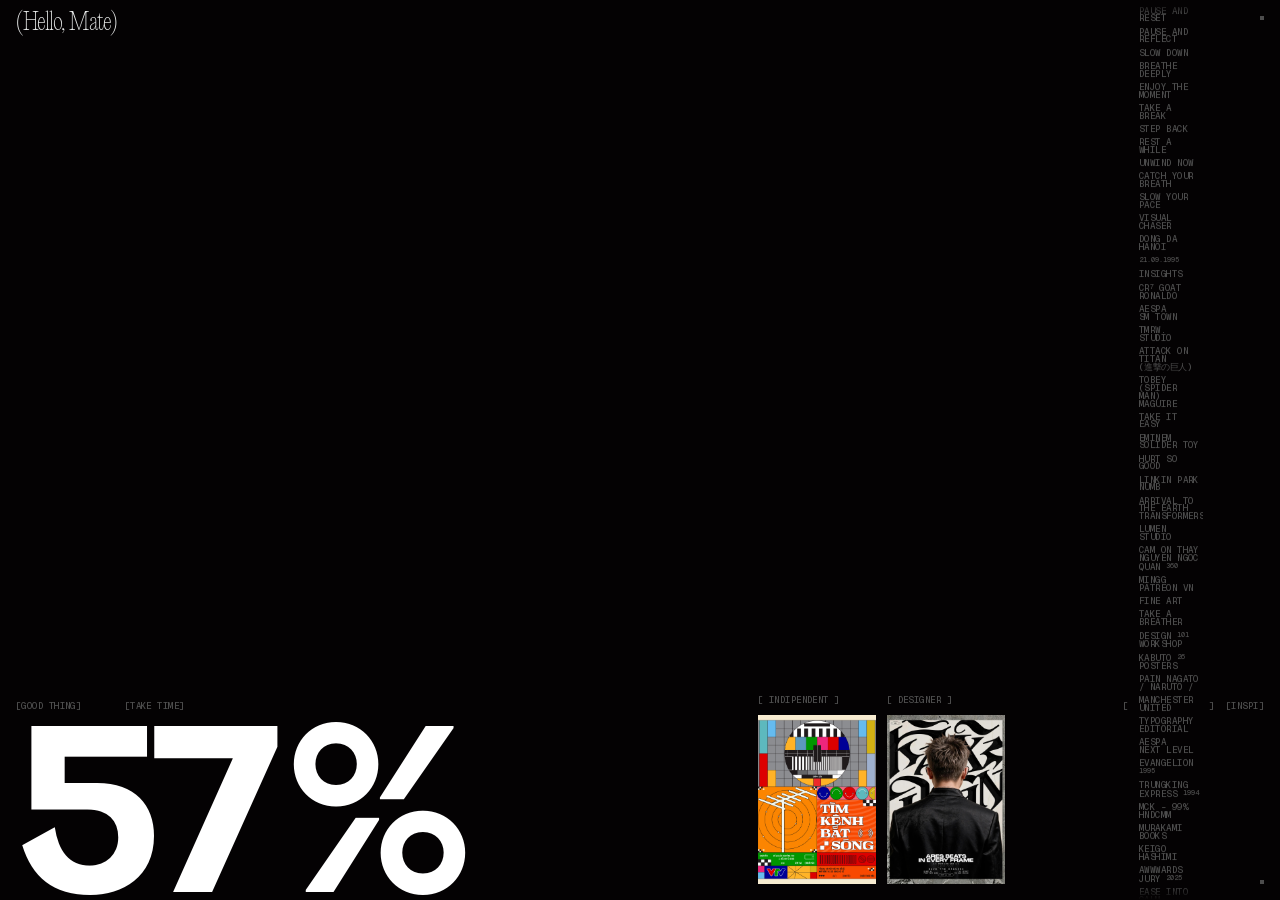
==== index.html @ 3efaf746 "kaixa Portfolio — (Hello, Mate), bản xem thử công khai Trang tĩnh một trang, không framework, không " ====
<!DOCTYPE html>
<html lang="vi">
<head>
  <meta charset="utf-8">
  <meta name="viewport" content="width=device-width, initial-scale=1, viewport-fit=cover">
  <title>(Hello, Mate) — kaixa</title>
  <meta name="description" content="Trang liên hệ có trình phát nhạc: nhập file từ máy, spectrum chạy theo nhạc, hai đĩa xoay.">
  <meta name="theme-color" content="#040203">
  <link rel="icon" href="assets/img/logo-kaixa.svg" type="image/svg+xml">

  <!-- Font nạp trước cho khỏi nháy chữ -->
  <link rel="preload" as="font" type="font/woff2" href="assets/fonts/GeistMono-500-latin.woff2" crossorigin>
  <link rel="preload" as="font" type="font/woff2" href="assets/fonts/PPEditorialNew-Thin.woff2" crossorigin>

  <style>
    /* Chỉ đủ để trang không nháy trắng trước khi module dựng xong.
       Toàn bộ phần nhìn nằm trong assets/js/kx-hello-mate.js */
    html, body { margin: 0; padding: 0; height: 100%; background: #040203; overflow: hidden; }
  </style>
</head>
<body>
  <!-- Module tự tìm phần tử này để gắn vào; không có thì nó tự tạo trong body. -->
  <div data-hello-mate></div>

  <!-- Hiệu ứng. Mỗi file tự chạy, mọi tham số nằm trong CONFIG ở đầu file.
       THỨ TỰ NẠP CÓ Ý NGHĨA: kx-hello-mate.js dựng ra DOM, các file sau đi tìm
       những phần tử do nó tạo (.hm-disc, .hm-mono, .hm-disp). -->
  <script src="assets/js/kx-hello-mate.js"></script>
  <!-- Bóp méo vành đĩa khi rê chuột. -->
  <script src="assets/js/kx-disc-fx.js"></script>
  <!-- Con trỏ có đuôi ruy-băng. -->
  <script src="assets/js/kx-tail-cursor.js"></script>
  <!-- Xáo kí tự cho chữ Geist Mono lúc trang vừa hiện. -->
  <script src="assets/js/kx-shuffle-text.js"></script>
  <!-- Thanh khối quét ngang để lộ chữ PP Editorial, ảnh poster và ô PLAY/MUTE. -->
  <script src="assets/js/kx-block-reveal.js"></script>
  <!-- Lửa. Mặc định TẮT — bật trong bảng tinh chỉnh để xem thử. -->
  <script src="assets/js/kx-blaze.js"></script>
  <!-- Đốt cháy ảnh poster và hai đĩa. Nạp SAU kx-disc-fx.js: lúc đốt nó phải
       giấu luôn canvas mà file kia dựng ra. Mặc định TẮT. -->
  <script src="assets/js/kx-burn-image.js"></script>
  <!-- Lửa liếm dọc mép đĩa và mép ảnh. Bật cái này là màn đốt ở trên chạy
       trước một lượt. Mặc định TẮT. -->
  <script src="assets/js/kx-fire-edge.js"></script>
  <!-- Nút BURNING MODE — một nút châm cả ba cơ chế lửa ở trên theo thứ tự.
       Nạp SAU cả ba. Trang mở ra là KHÔNG có lửa; phải bấm nút mới cháy. -->
  <script src="assets/js/kx-burning-mode.js"></script>
  <!-- Chuyển màn bằng lưới pixel — màn loading gọi tới lúc bàn giao cho trang
       contact. Dựng theo boilerplate của Osmo nhưng KHÔNG dùng Barba/GSAP/Lenis
       (xem đầu file). -->
  <script src="assets/js/kx-page-transition.js"></script>
  <!-- Màn loading: lớp phủ kín trang lúc mới vào (hai nhãn, hai ảnh, cột chữ
       chạy). Nạp SAU kx-hello-mate.js — nó CLONE cột chữ mà file kia dựng ra. -->
  <script src="assets/js/kx-loading.js"></script>
  <!-- Màn mở đầu: vào trang là đã ở chế độ burning, rồi đốt NGƯỢC về bộ ảnh
       mặc định trong lúc chữ chạy hiệu ứng. Nạp SAU kx-burning-mode.js. -->
  <script src="assets/js/kx-burning-open.js"></script>

</body>
</html>
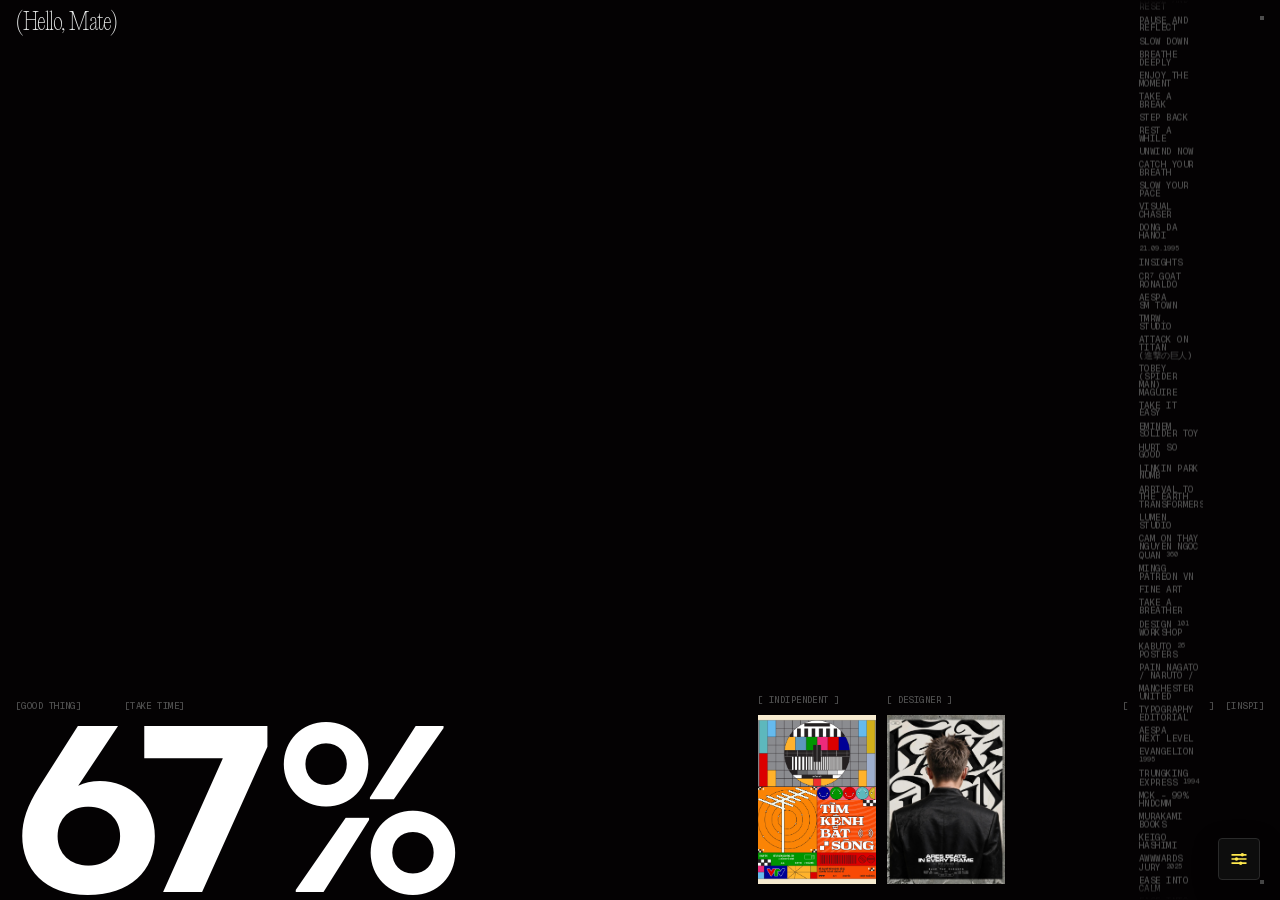
==== commit 8258630e: "Bản xem thử đầy đủ: Loading → Home, Works, Work Detail, About, Contact Chép từ repo làm việc (chỉ fi" ====
--- a/index.html
+++ b/index.html
@@ -56,5 +56,12 @@
        mặc định trong lúc chữ chạy hiệu ứng. Nạp SAU kx-burning-mode.js. -->
   <script src="assets/js/kx-burning-open.js"></script>
 
+  <!-- Điều hướng 5 trang: nút lưới ở thanh nav mở danh sách trang. Dùng chung
+       danh sách PAGES với bốn trang dựng từ Figma. -->
+  <script src="assets/js/kx-site-nav.js"></script>
+
+  <!-- Bảng tinh chỉnh — CHỈ dùng khi đang làm việc (nút vuông góc dưới phải).
+       Bàn giao thì xoá đúng dòng dưới đây. -->
+  <script src="assets/js/kx-devtools.js"></script>
 </body>
 </html>
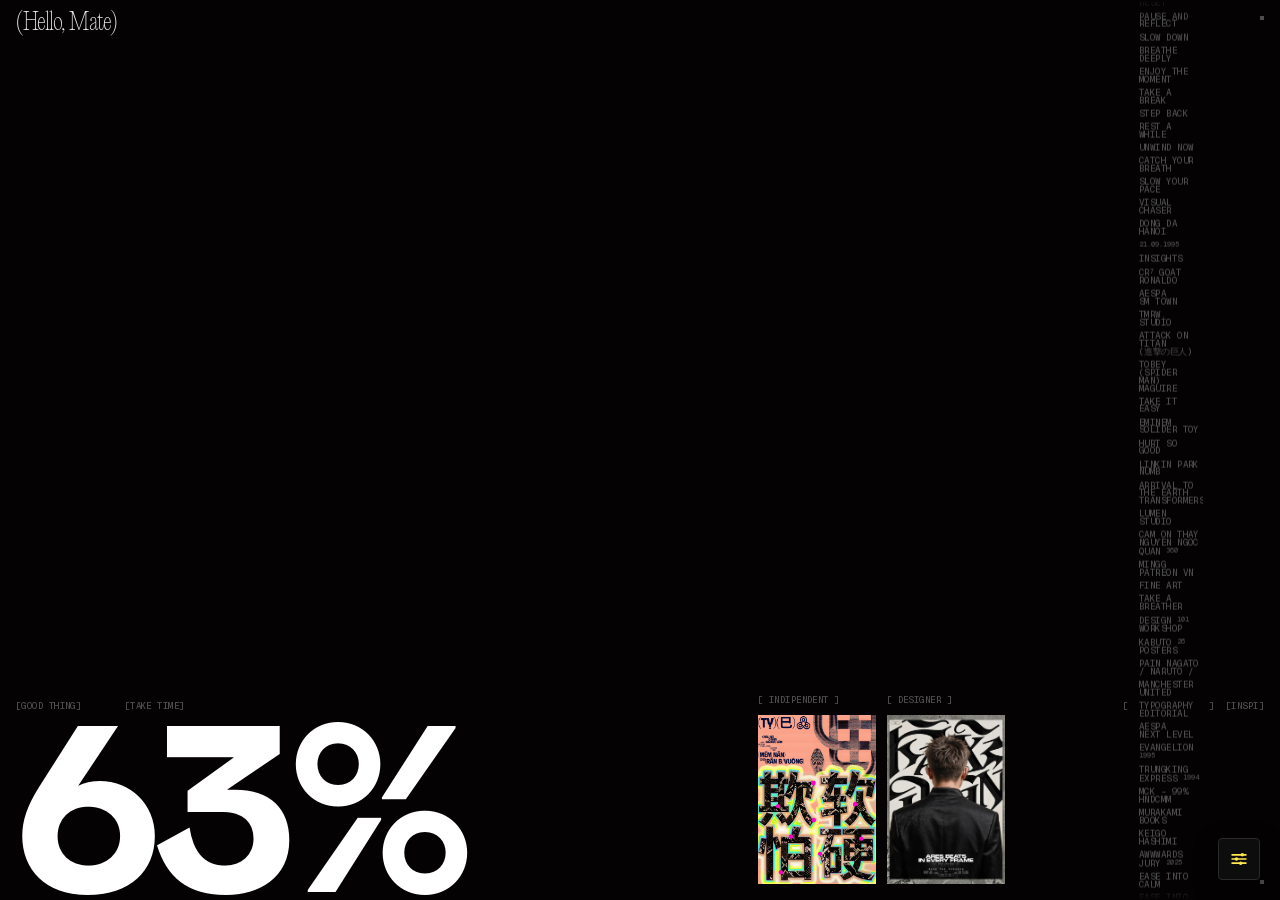
==== commit 5f57bc8e: "Favicon mới; Home: màn đầu một viewport, hover Feature Works thành sóng Co-Authored-By: Claude Opus " ====
--- a/index.html
+++ b/index.html
@@ -6,7 +6,9 @@
   <title>(Hello, Mate) — kaixa</title>
   <meta name="description" content="Trang liên hệ có trình phát nhạc: nhập file từ máy, spectrum chạy theo nhạc, hai đĩa xoay.">
   <meta name="theme-color" content="#040203">
-  <link rel="icon" href="assets/img/logo-kaixa.svg" type="image/svg+xml">
+  <link rel="icon" href="assets/img/favicon.svg" type="image/svg+xml">
+  <link rel="icon" href="assets/img/favicon-32.png" type="image/png" sizes="32x32">
+  <link rel="apple-touch-icon" href="assets/img/apple-touch-icon.png">
 
   <!-- Font nạp trước cho khỏi nháy chữ -->
   <link rel="preload" as="font" type="font/woff2" href="assets/fonts/GeistMono-500-latin.woff2" crossorigin>
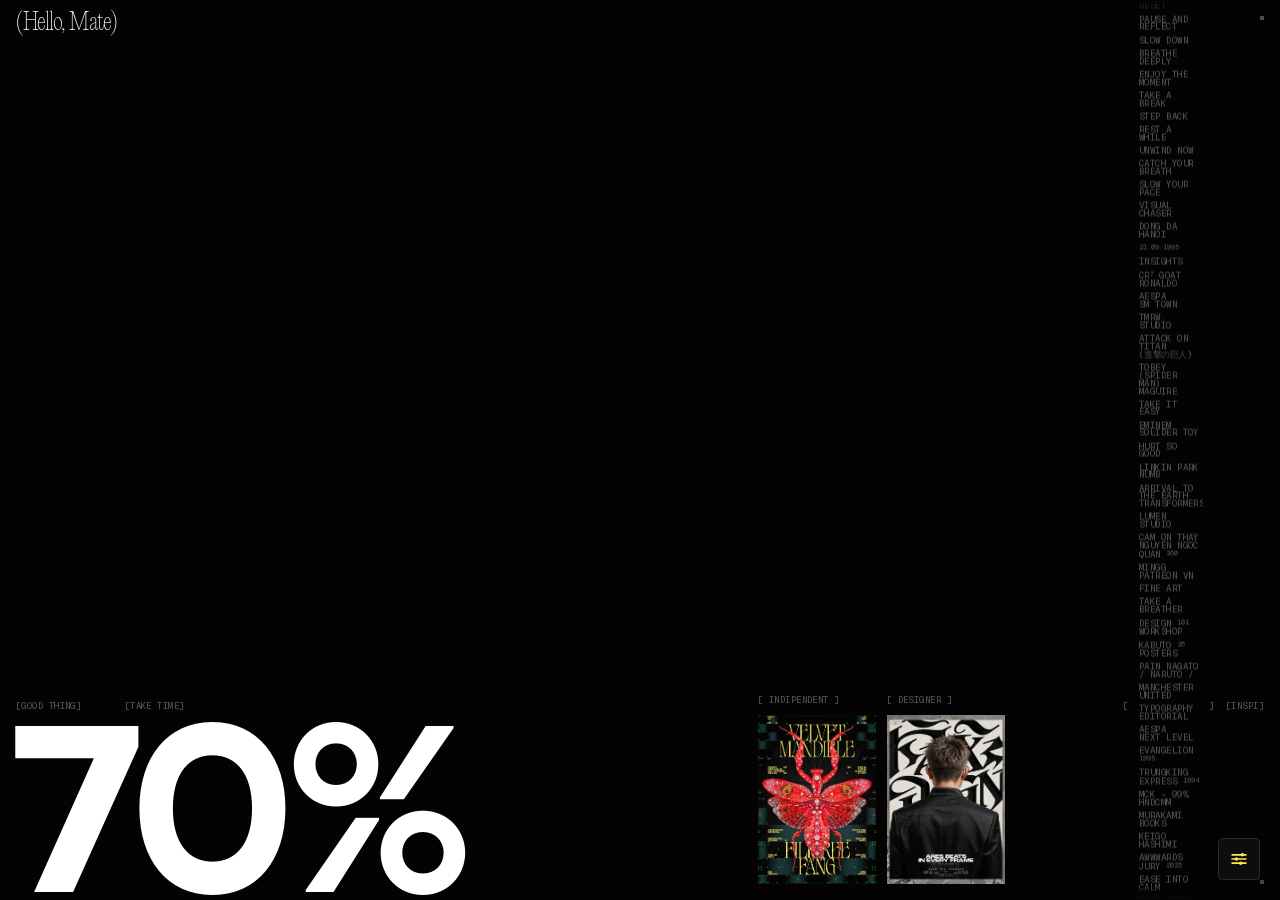
==== commit 82e6fa5d: "Con trỏ chrome 11 kiểu + preset Droid sweep" ====
--- a/index.html
+++ b/index.html
@@ -32,6 +32,8 @@
   <script src="assets/js/kx-disc-fx.js"></script>
   <!-- Con trỏ có đuôi ruy-băng. -->
   <script src="assets/js/kx-tail-cursor.js"></script>
+  <!-- Con trỏ tàu alien (cả site) — tàu bay trên, đuôi ruy-băng kéo theo sau. -->
+  <script src="assets/js/kx-cursor.js"></script>
   <!-- Xáo kí tự cho chữ Geist Mono lúc trang vừa hiện. -->
   <script src="assets/js/kx-shuffle-text.js"></script>
   <!-- Thanh khối quét ngang để lộ chữ PP Editorial, ảnh poster và ô PLAY/MUTE. -->
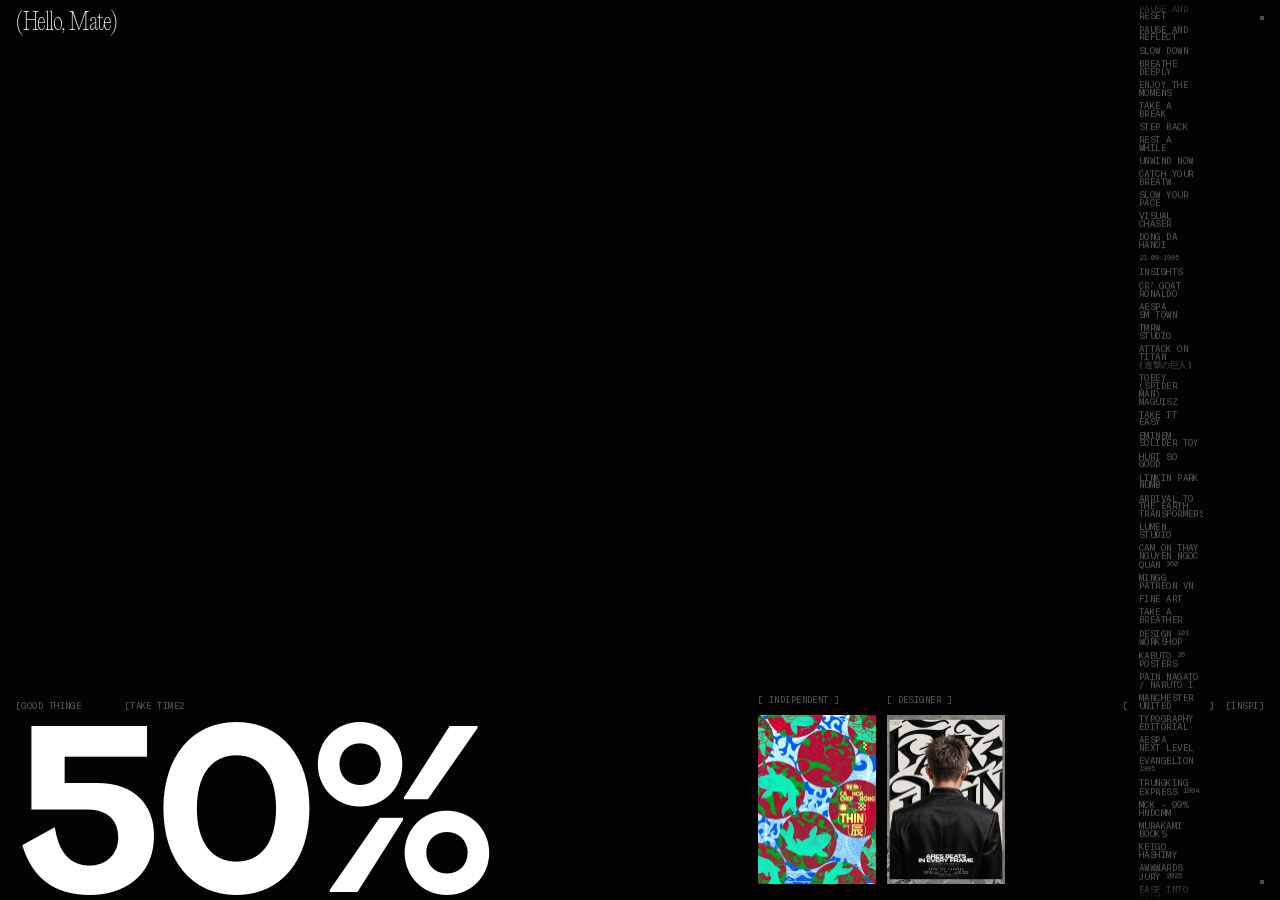
==== commit 3e52e0e4: "Cập nhật site: section pack CD 3D (vỏ bọc + hộp mở phẳng), trang gốc luôn vào Home, con trỏ, rise cụ" ====
--- a/index.html
+++ b/index.html
@@ -2,6 +2,12 @@
 <html lang="vi">
 <head>
   <meta charset="utf-8">
+  <!-- Địa chỉ gốc của site LUÔN là Home (người dùng: "sao vào web lại ra trang
+       contact đầu tiên"). Đã vào trong phiên này mà mở lại index.html trần
+       (không ?trang=contact, không ?ve=, không phải refresh) → sang Home ngay,
+       trước khi trang contact kịp hiện. Lượt đầu của phiên: màn loading chạy
+       rồi tự sang Home (kx-loading.js). -->
+  <script>try{var kxQ=new URLSearchParams(location.search),kxN=performance.getEntriesByType('navigation')[0];if(sessionStorage.getItem('kx-da-vao')==='1'&&kxQ.get('trang')!=='contact'&&!kxQ.get('ve')&&!(kxN&&kxN.type==='reload'))location.replace('home.html'+location.hash)}catch(e){}</script>
   <meta name="viewport" content="width=device-width, initial-scale=1, viewport-fit=cover">
   <title>(Hello, Mate) — kaixa</title>
   <meta name="description" content="Trang liên hệ có trình phát nhạc: nhập file từ máy, spectrum chạy theo nhạc, hai đĩa xoay.">
@@ -34,6 +40,8 @@
   <script src="assets/js/kx-tail-cursor.js"></script>
   <!-- Con trỏ tàu alien (cả site) — tàu bay trên, đuôi ruy-băng kéo theo sau. -->
   <script src="assets/js/kx-cursor.js"></script>
+  <!-- Lưới chấm xám sáng lên theo chuột, để lại vệt mờ dần. -->
+  <script src="assets/js/kx-dot-cursor.js"></script>
   <!-- Xáo kí tự cho chữ Geist Mono lúc trang vừa hiện. -->
   <script src="assets/js/kx-shuffle-text.js"></script>
   <!-- Thanh khối quét ngang để lộ chữ PP Editorial, ảnh poster và ô PLAY/MUTE. -->
